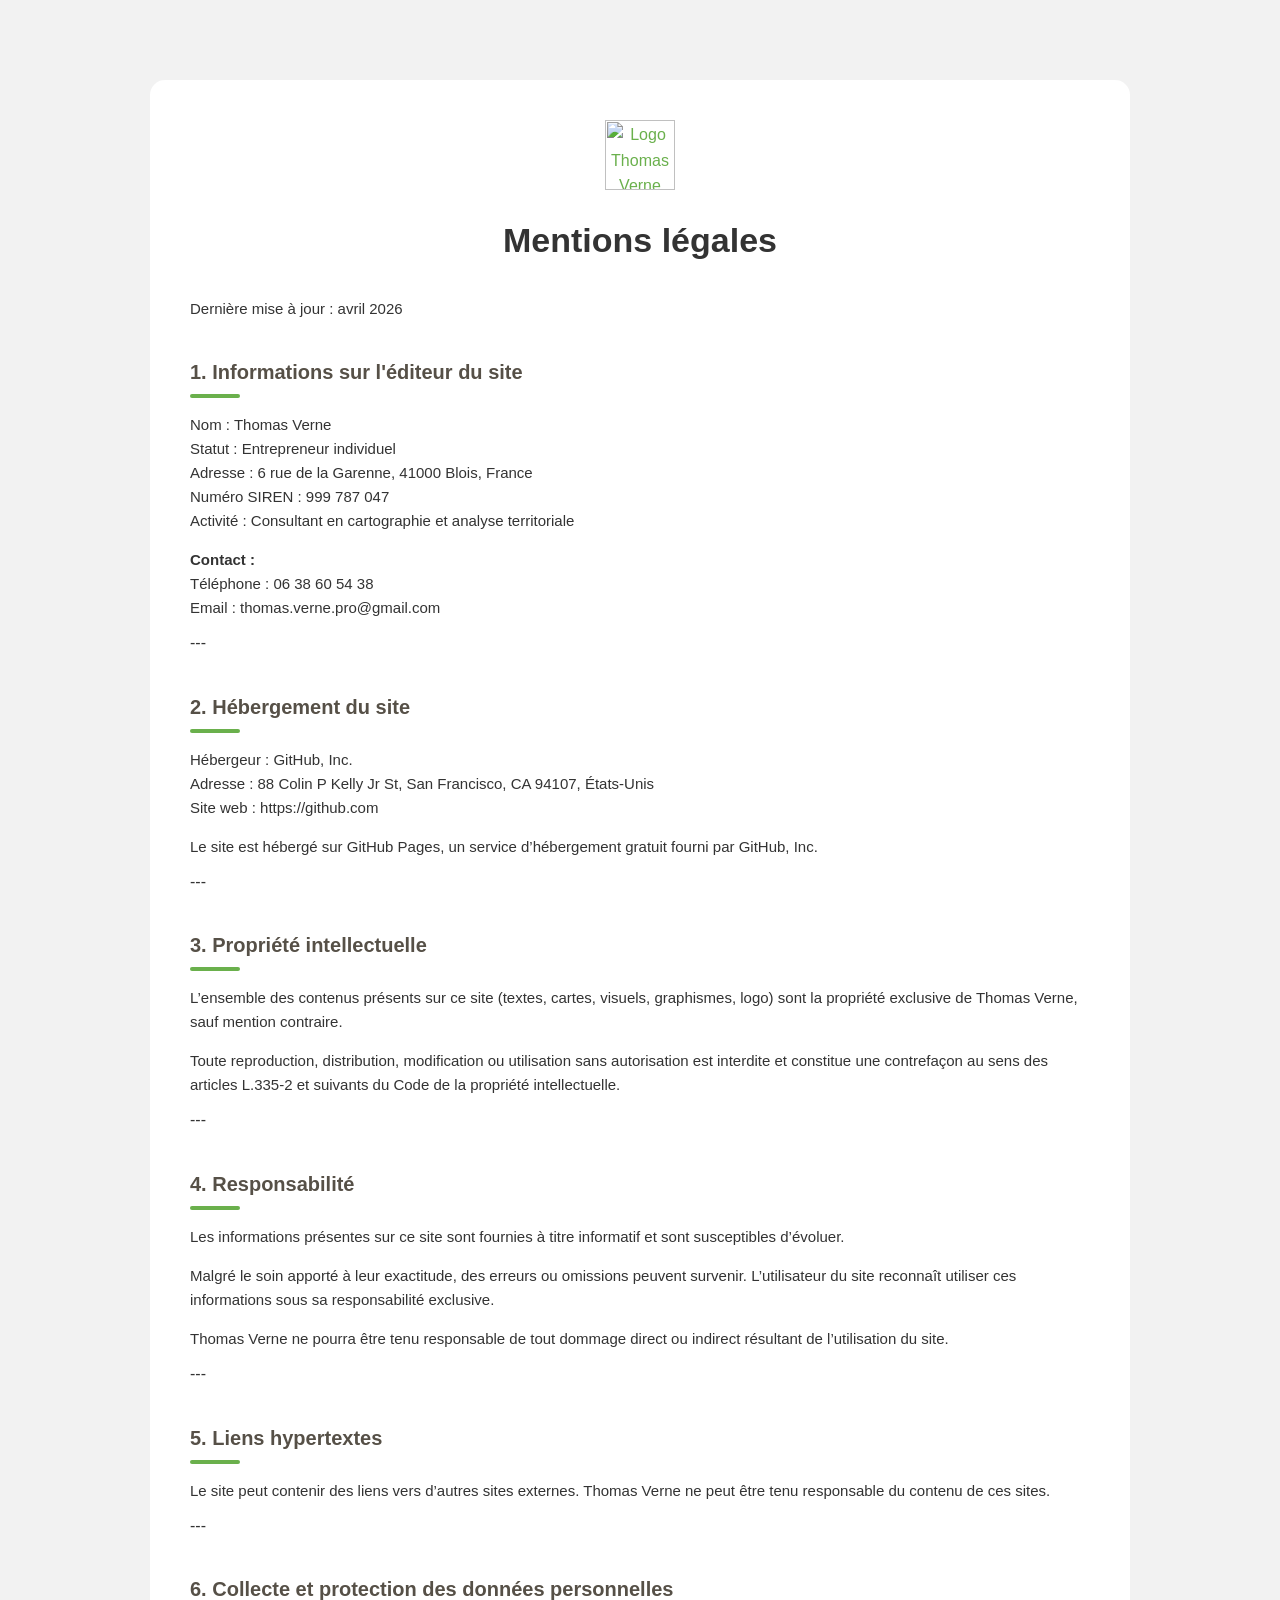
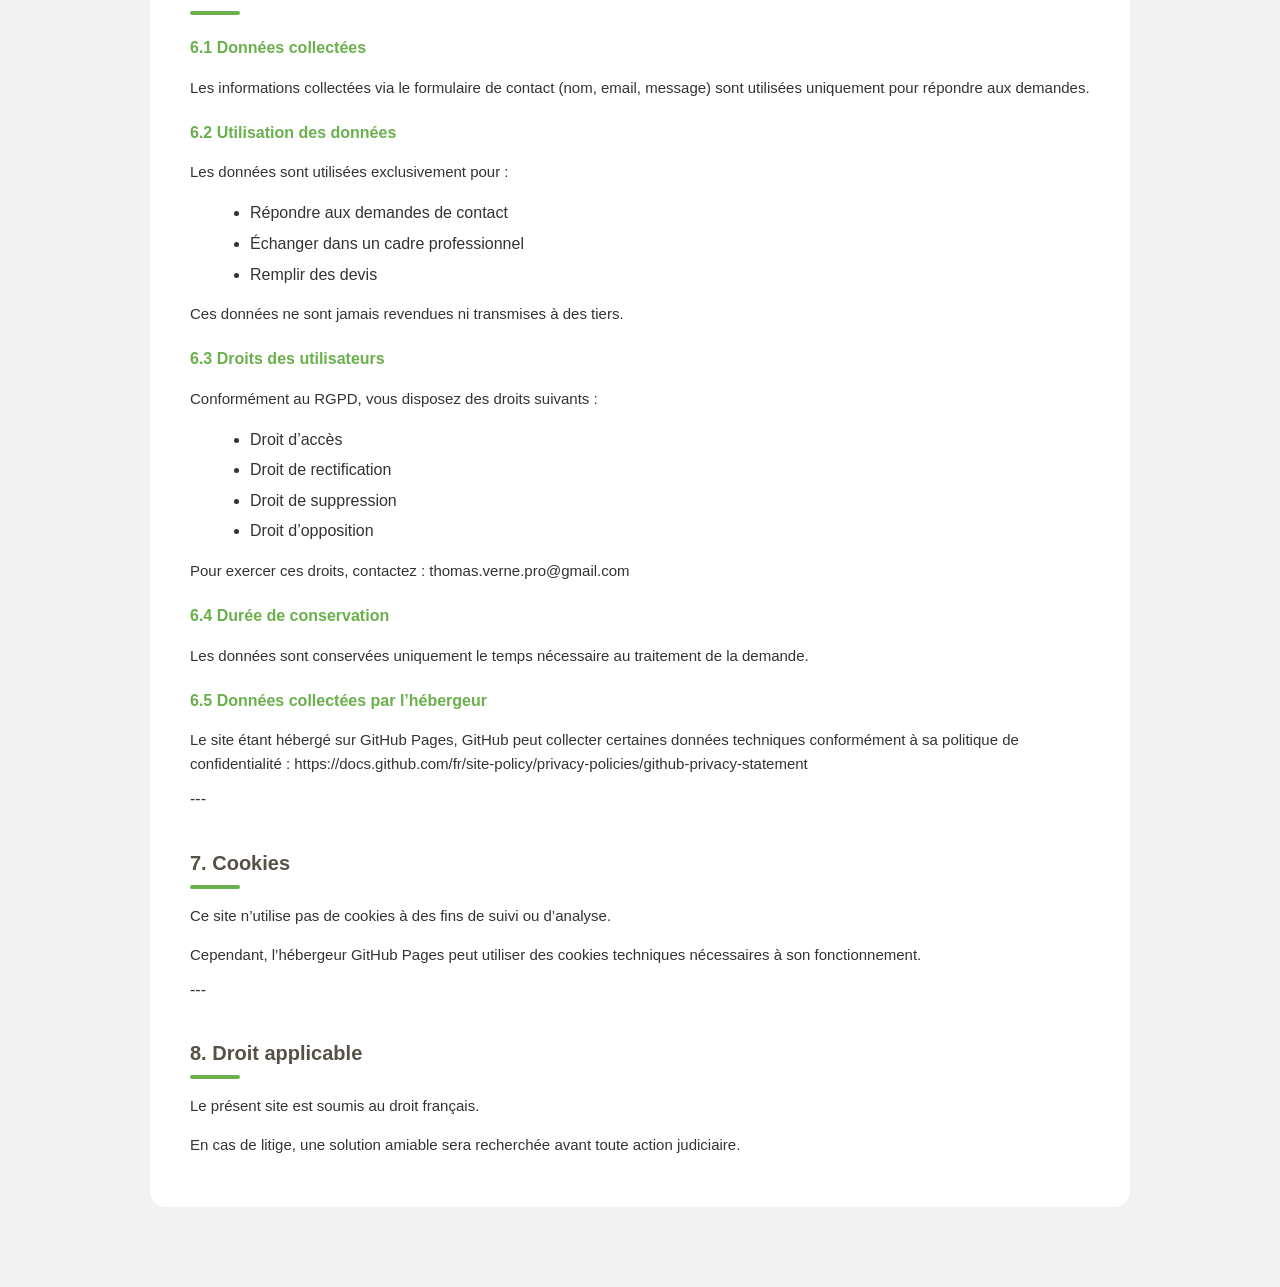
==== mentions-legales.html @ 0d6efa5f "Add files via upload" ====
<head>
    <meta charset="UTF-8">
    <title>Mentions légales</title>

    <link rel="stylesheet" href="legal.css">
</head>

<body>
    <div class="legal-page">

        <div class="legal-header">
            <a href="index.html">
                <img src="images/logo3.png" alt="Logo Thomas Verne">
            </a>
        </div>

        <h1>Mentions légales</h1>

        <p>Dernière mise à jour : avril 2026</p>

        <h2>1. Informations sur l'éditeur du site</h2>

        <p>
            Nom : Thomas Verne<br>
            Statut : Entrepreneur individuel<br>
            Adresse : 6 rue de la Garenne, 41000 Blois, France<br>
            Numéro SIREN : 999 787 047<br>
            Activité : Consultant en cartographie et analyse territoriale<br>
        </p>

        <p><strong>Contact :</strong><br>
            Téléphone : 06 38 60 54 38<br>
            Email : thomas.verne.pro@gmail.com
        </p>

        ---

        <h2>2. Hébergement du site</h2>

        <p>
            Hébergeur : GitHub, Inc.<br>
            Adresse : 88 Colin P Kelly Jr St, San Francisco, CA 94107, États-Unis<br>
            Site web : https://github.com
        </p>

        <p>
            Le site est hébergé sur GitHub Pages, un service d’hébergement gratuit fourni par GitHub, Inc.
        </p>

        ---

        <h2>3. Propriété intellectuelle</h2>

        <p>
            L’ensemble des contenus présents sur ce site (textes, cartes, visuels, graphismes, logo) sont la propriété
            exclusive de Thomas Verne, sauf mention contraire.
        </p>

        <p>
            Toute reproduction, distribution, modification ou utilisation sans autorisation est interdite et constitue
            une contrefaçon au sens des articles L.335-2 et suivants du Code de la propriété intellectuelle.
        </p>

        ---

        <h2>4. Responsabilité</h2>

        <p>
            Les informations présentes sur ce site sont fournies à titre informatif et sont susceptibles d’évoluer.
        </p>

        <p>
            Malgré le soin apporté à leur exactitude, des erreurs ou omissions peuvent survenir. L’utilisateur du site
            reconnaît utiliser ces informations sous sa responsabilité exclusive.
        </p>

        <p>
            Thomas Verne ne pourra être tenu responsable de tout dommage direct ou indirect résultant de l’utilisation
            du site.
        </p>

        ---

        <h2>5. Liens hypertextes</h2>

        <p>
            Le site peut contenir des liens vers d’autres sites externes. Thomas Verne ne peut être tenu responsable du
            contenu de ces sites.
        </p>

        ---

        <h2>6. Collecte et protection des données personnelles</h2>

        <h3>6.1 Données collectées</h3>
        <p>
            Les informations collectées via le formulaire de contact (nom, email, message) sont utilisées uniquement
            pour répondre aux demandes.
        </p>

        <h3>6.2 Utilisation des données</h3>
        <p>
            Les données sont utilisées exclusivement pour :
        <ul>
            <li>Répondre aux demandes de contact</li>
            <li>Échanger dans un cadre professionnel</li>
            <li>Remplir des devis</li>
        </ul>
        </p>

        <p>
            Ces données ne sont jamais revendues ni transmises à des tiers.
        </p>

        <h3>6.3 Droits des utilisateurs</h3>
        <p>
            Conformément au RGPD, vous disposez des droits suivants :
        <ul>
            <li>Droit d’accès</li>
            <li>Droit de rectification</li>
            <li>Droit de suppression</li>
            <li>Droit d’opposition</li>
        </ul>
        </p>

        <p>
            Pour exercer ces droits, contactez : thomas.verne.pro@gmail.com
        </p>

        <h3>6.4 Durée de conservation</h3>
        <p>
            Les données sont conservées uniquement le temps nécessaire au traitement de la demande.
        </p>

        <h3>6.5 Données collectées par l’hébergeur</h3>
        <p>
            Le site étant hébergé sur GitHub Pages, GitHub peut collecter certaines données techniques conformément à sa
            politique de confidentialité :
            https://docs.github.com/fr/site-policy/privacy-policies/github-privacy-statement
        </p>

        ---

        <h2>7. Cookies</h2>

        <p>
            Ce site n’utilise pas de cookies à des fins de suivi ou d’analyse.
        </p>

        <p>
            Cependant, l’hébergeur GitHub Pages peut utiliser des cookies techniques nécessaires à son fonctionnement.
        </p>

        ---

        <h2>8. Droit applicable</h2>

        <p>
            Le présent site est soumis au droit français.
        </p>

        <p>
            En cas de litige, une solution amiable sera recherchée avant toute action judiciaire.
        </p>
    </div>
</body>
---- legal.css ----
/* =========================
   MENTIONS LÉGALES (DA SITE)
========================= */

body {
    background: #f2f2f2;
    font-family: 'Montserrat', sans-serif;
}

/* HEADER LOGO */
.legal-header {
    text-align: center;
    margin-bottom: 20px;
}

.legal-header img {
    height: 70px;
    transition: transform 0.2s ease;
}

.legal-header img:hover {
    transform: scale(1.05);
}

/* CONTAINER */
.legal-page {
    max-width: 900px;
    margin: 80px auto;
    padding: 40px;

    background: white;
    border-radius: 15px;

    line-height: 1.6;
    color: #333;
}

/* TITRE PRINCIPAL */
.legal-page h1 {
    font-size: 34px;
    text-align: center;
    margin-bottom: 30px;
}

/* SECTIONS */
.legal-page h2 {
    font-size: 20px;
    margin-top: 35px;
    margin-bottom: 10px;

    color: #565047;
    position: relative;
}

/* petite barre verte comme tes titres */
.legal-page h2::after {
    content: "";
    display: block;
    width: 50px;
    height: 4px;
    background: #6ab04c;
    margin-top: 6px;
    border-radius: 10px;
}

/* SOUS TITRES */
.legal-page h3 {
    font-size: 16px;
    margin-top: 20px;
    margin-bottom: 8px;
    color: #6ab04c;
}

/* TEXTE */
.legal-page p {
    font-size: 15px;
    margin-bottom: 10px;
}

/* LISTES */
.legal-page ul {
    margin-left: 20px;
    margin-bottom: 10px;
}

.legal-page li {
    margin-bottom: 5px;
}

/* LIENS */
.legal-page a {
    color: #6ab04c;
    text-decoration: none;
    font-weight: 500;
}

.legal-page a:hover {
    text-decoration: underline;
}

/* RESPONSIVE */
@media (max-width: 768px) {
    .legal-page {
        margin: 40px 15px;
        padding: 25px;
    }

    .legal-page h1 {
        font-size: 26px;
    }
}
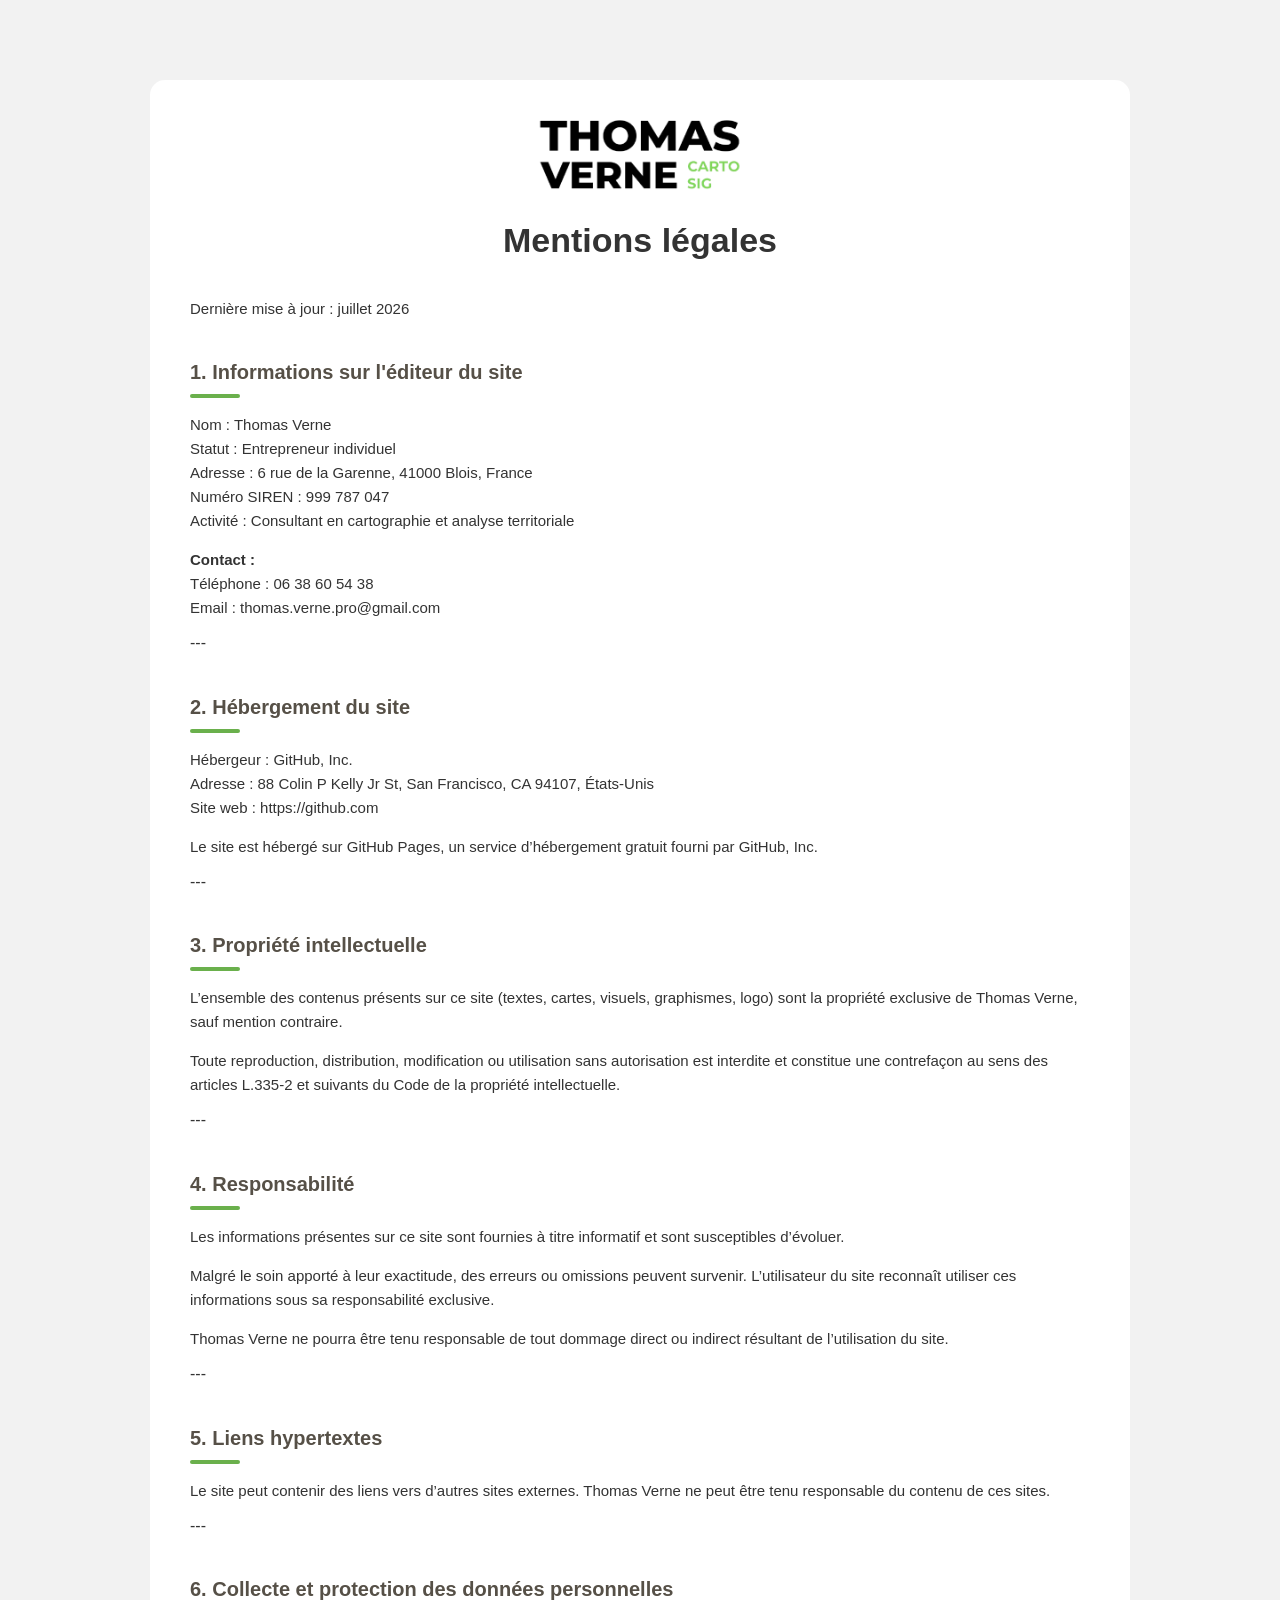
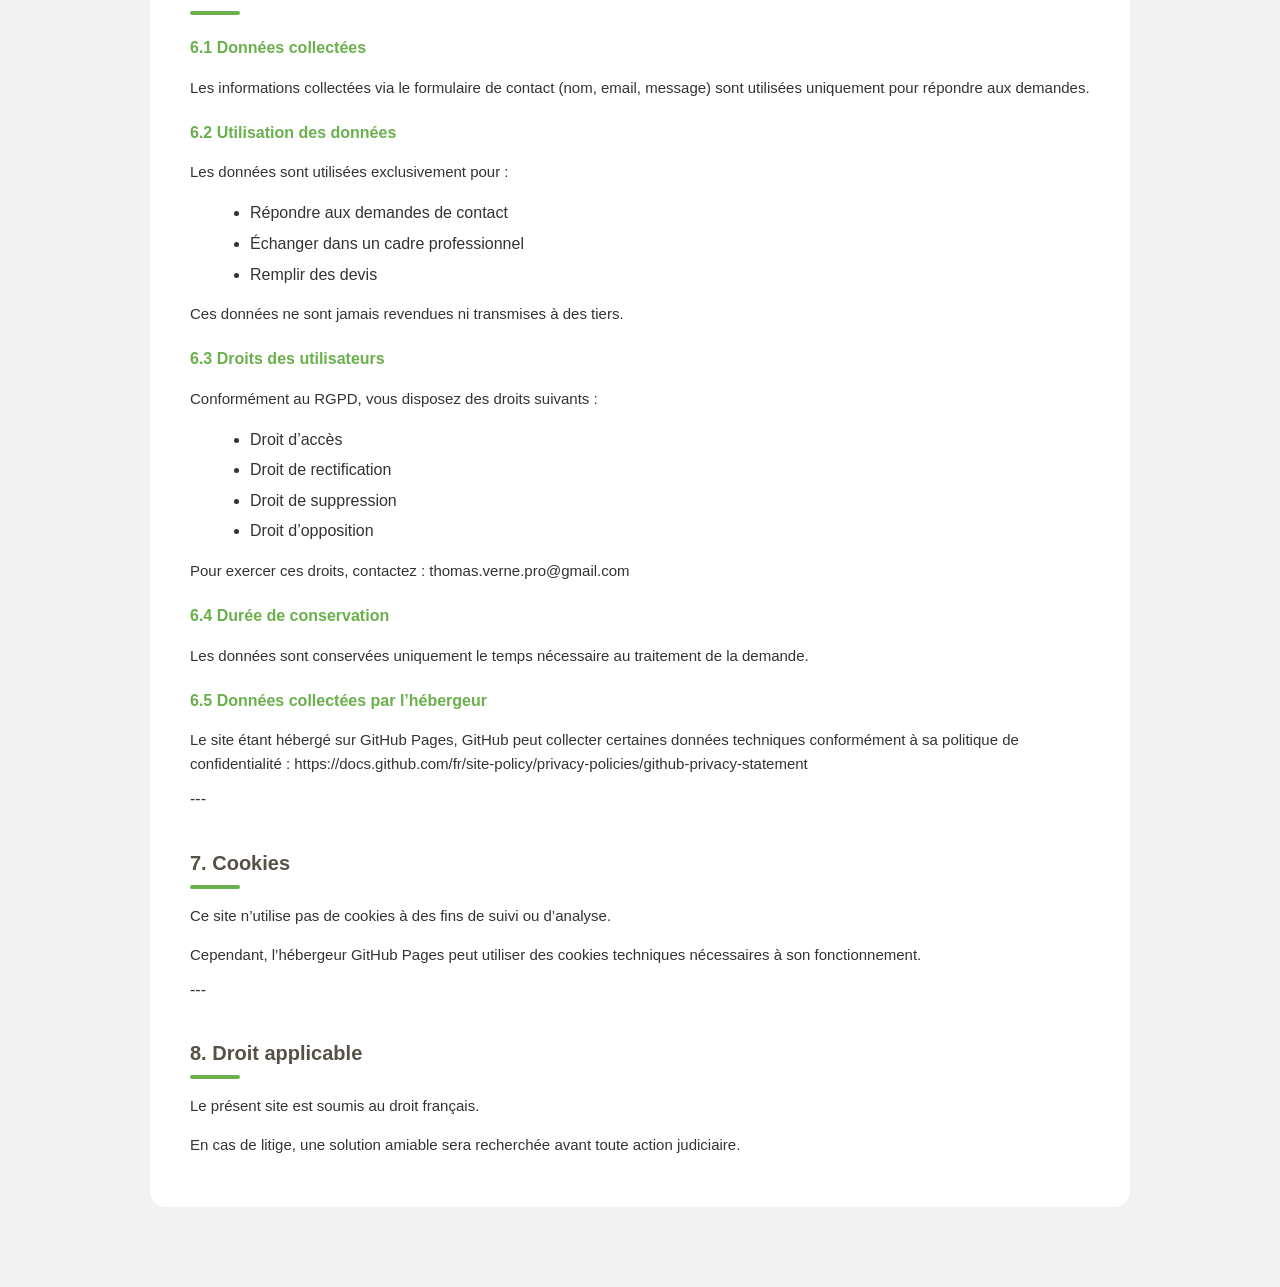
==== commit 3dcd3497: "Add files via upload" ====
--- a/mentions-legales.html
+++ b/mentions-legales.html
@@ -16,7 +16,7 @@
 
         <h1>Mentions légales</h1>
 
-        <p>Dernière mise à jour : avril 2026</p>
+        <p>Dernière mise à jour : juillet 2026</p>
 
         <h2>1. Informations sur l'éditeur du site</h2>
 
